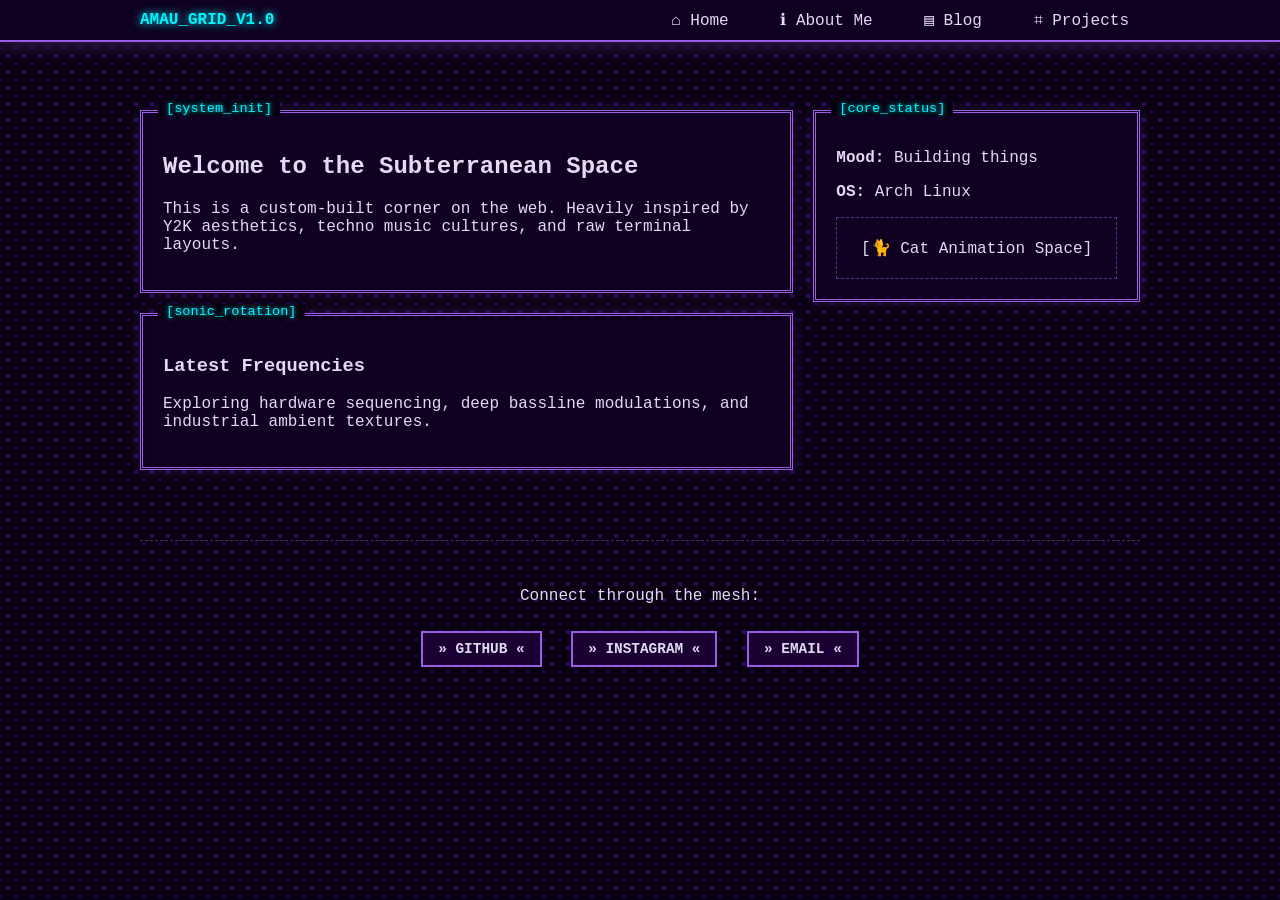
==== index.html @ 68f1440f "feat: initial commit with retro-futuristic purple layout and glassmorphism header" ====
<!DOCTYPE html>
<html lang="en">

<head>
  <meta charset="UTF-8">
  <meta name="viewport" content="width=device-width, initial-scale=1.0">
  <title>AMAU // TERMINAL</title>
  <link rel="stylesheet" href="style.css">
</head>

<body>

  <header id="navbar">
    <div class="header-container">
      <div class="logo">AMAU_GRID_V1.0</div>
      <nav>
        <a href="index.html">⌂ Home</a>
        <a href="#">ℹ About Me</a>
        <a href="#">▤ Blog</a>
        <a href="#">⌗ Projects</a>
      </nav>
    </div>
  </header>

  <div class="main-grid">

    <main>
      <section class="content-box">
        <span class="box-label">[system_init]</span>
        <h2>Welcome to the Subterranean Space</h2>
        <p>This is a custom-built corner on the web. Heavily inspired by Y2K aesthetics, techno music cultures, and raw
          terminal layouts.</p>
      </section>

      <section class="content-box">
        <span class="box-label">[sonic_rotation]</span>
        <h3>Latest Frequencies</h3>
        <p>Exploring hardware sequencing, deep bassline modulations, and industrial ambient textures.</p>
      </section>
    </main>

    <aside>
      <section class="content-box">
        <span class="box-label">[core_status]</span>
        <p><strong>Mood:</strong> Building things</p>
        <p><strong>OS:</strong> Arch Linux</p>
        <div style="border: 1px dashed #553388; text-align: center; padding: 20px; margin-top: 15px;">
          [🐈 Cat Animation Space]
        </div>
      </section>
    </aside>

  </div>

  <footer>
    <p>Connect through the mesh:</p>
    <a href="https://github.com" target="_blank" class="retro-button">» GITHUB «</a>
    <a href="https://instagram.com" target="_blank" class="retro-button">» INSTAGRAM «</a>
    <a href="mailto:your-email@domain.com" class="retro-button">» EMAIL «</a>
  </footer>

  <script>
    let lastScrollTop = 0;
    const navbar = document.getElementById("navbar");

    window.addEventListener("scroll", function () {
      let scrollTop = window.pageYOffset || document.documentElement.scrollTop;
      if (scrollTop > lastScrollTop) {
        // Scrolling down -> hide header
        navbar.style.top = "-80px";
      } else {
        // Scrolling up -> show header
        navbar.style.top = "0";
      }
      lastScrollTop = scrollTop <= 0 ? 0 : scrollTop;
    });
  </script>

</body>

</html>
---- style.css ----
/* Custom properties for consistency */
:root {
    --primary-glow: #9b5de5;
    --neon-cyan: #00f5ff;
    --dark-purple: #120024;
    --bg-base: #080010;
    --text-main: #e2d9f3;
}

/* Scrollbar styling */
::-webkit-scrollbar {
    width: 10px;
}

::-webkit-scrollbar-track {
    background: var(--bg-base);
}

::-webkit-scrollbar-thumb {
    background: var(--dark-purple);
    border: 2px solid var(--primary-glow);
    box-shadow: 0 0 5px var(--primary-glow);
}

body {
    background-color: var(--bg-base);
    /* Subtle psychedelic matrix/dots pattern that doesn't hurt readability */
    background-image: radial-gradient(#2a085c 20%, transparent 20%),
        radial-gradient(#1a023a 20%, transparent 20%);
    background-size: 16px 16px;
    background-position: 0 0, 8px 8px;
    color: var(--text-main);
    font-family: 'Courier New', Courier, monospace;
    margin: 0;
    padding-top: 80px;
    /* Space for the fixed header */
}

/* Glassmorphism Header with Glow */
header {
    position: fixed;
    top: 0;
    left: 0;
    width: 100%;
    background: rgba(18, 0, 36, 0.75);
    backdrop-filter: blur(10px);
    -webkit-backdrop-filter: blur(10px);
    border-bottom: 2px solid var(--primary-glow);
    box-shadow: 0 4px 20px rgba(155, 93, 229, 0.3);
    z-index: 1000;
    transition: top 0.3s ease-in-out;
}

.header-container {
    max-width: 1000px;
    margin: 0 auto;
    display: flex;
    justify-content: space-between;
    align-items: center;
    padding: 10px 20px;
}

.logo {
    font-weight: bold;
    color: var(--neon-cyan);
    text-shadow: 0 0 8px var(--neon-cyan);
}

nav a {
    color: var(--text-main);
    text-decoration: none;
    margin-left: 20px;
    padding: 5px 10px;
    border: 1px solid transparent;
}

nav a:hover {
    color: var(--neon-cyan);
    border: 1px dashed var(--neon-cyan);
    text-shadow: 0 0 5px var(--neon-cyan);
}

/* Main Grid Layout */
.main-grid {
    max-width: 1000px;
    margin: 30px auto;
    display: grid;
    grid-template-columns: 2fr 1fr;
    gap: 20px;
    padding: 0 20px;
}

/* Retro-futuristic Container Boxes */
.content-box {
    background: rgba(18, 0, 36, 0.8);
    border: 3px double var(--primary-glow);
    box-shadow: 0 0 15px rgba(155, 93, 229, 0.2);
    padding: 20px;
    position: relative;
    margin-bottom: 20px;
}

.box-label {
    position: absolute;
    top: -12px;
    left: 15px;
    background: var(--bg-base);
    padding: 0 8px;
    color: var(--neon-cyan);
    font-size: 0.85em;
    text-shadow: 0 0 5px var(--neon-cyan);
}

/* Animated Footer Buttons */
footer {
    max-width: 1000px;
    margin: 50px auto 30px auto;
    text-align: center;
    border-top: 1px dashed #44335c;
    padding-top: 30px;
}

.retro-button {
    display: inline-block;
    padding: 8px 15px;
    margin: 10px;
    background: #1a0033;
    border: 2px solid var(--primary-glow);
    color: var(--text-main);
    text-decoration: none;
    font-weight: bold;
    font-size: 0.9em;
    position: relative;
    transition: all 0.2s ease;
}

/* Subtle marquee/movement simulation on hover */
.retro-button:hover {
    animation: jitter 0.3s infinite;
    box-shadow: 0 0 10px var(--primary-glow);
    color: var(--neon-cyan);
    border-color: var(--neon-cyan);
}

@keyframes jitter {
    0% {
        transform: translate(0, 0);
    }

    33% {
        transform: translate(1px, -1px);
    }

    66% {
        transform: translate(-1px, 1px);
    }

    100% {
        transform: translate(0, 0);
    }
}
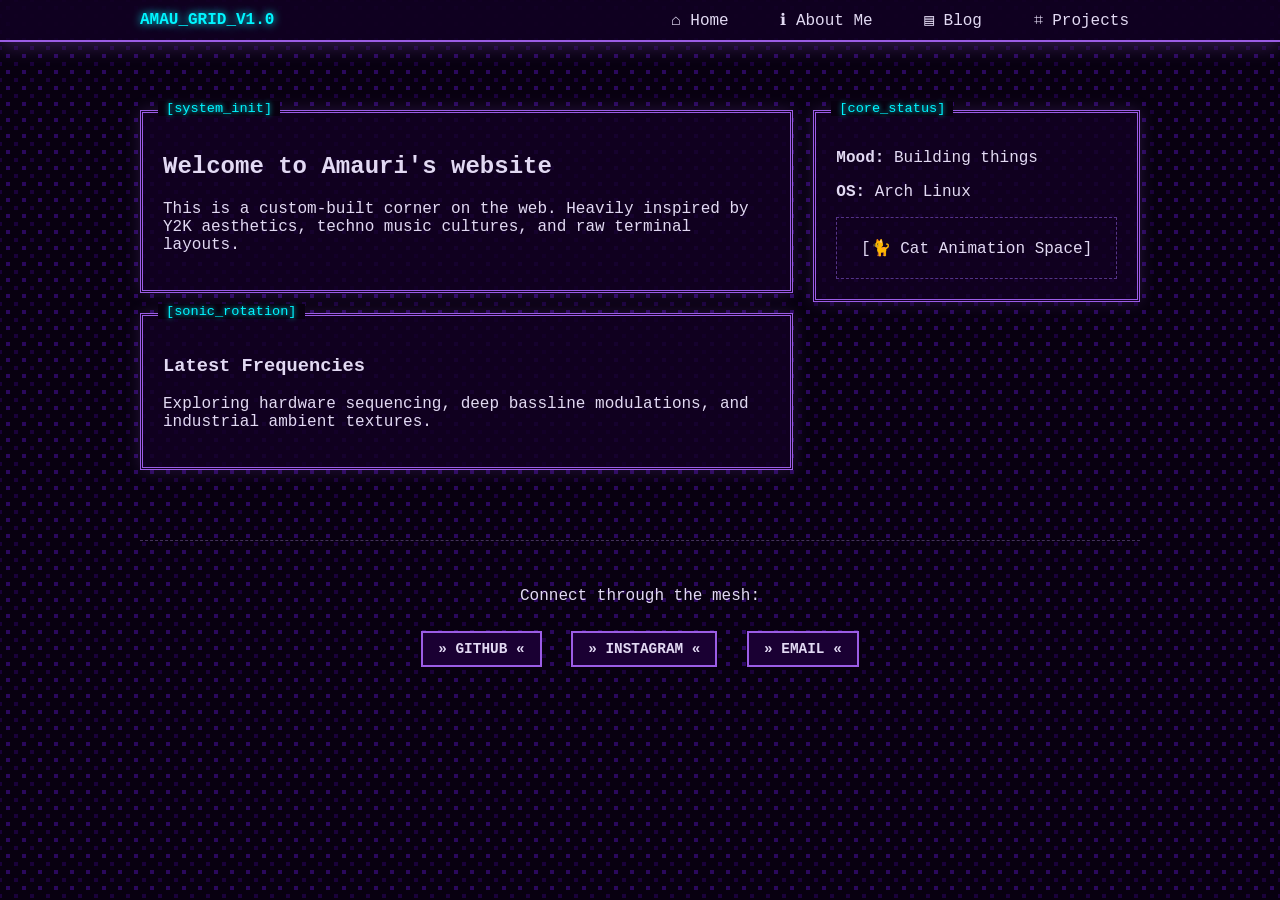
==== commit af55d213: "style: added media queries for an attempt of a mobile responsive view" ====
--- a/index.html
+++ b/index.html
@@ -27,7 +27,7 @@
     <main>
       <section class="content-box">
         <span class="box-label">[system_init]</span>
-        <h2>Welcome to the Subterranean Space</h2>
+        <h2>Welcome to Amauri's website</h2>
         <p>This is a custom-built corner on the web. Heavily inspired by Y2K aesthetics, techno music cultures, and raw
           terminal layouts.</p>
       </section>
--- a/style.css
+++ b/style.css
@@ -158,4 +158,44 @@
     100% {
         transform: translate(0, 0);
     }
+}
+
+/* Responsive Design for Mobile Devices */
+@media (max-width: 768px) {
+    body {
+        padding-top: 140px;
+        /* Gives more space for the wrapped mobile header */
+    }
+
+    /* Converts the 2-column grid into a single vertical column */
+    .main-grid {
+        grid-template-columns: 1fr;
+        padding: 0 10px;
+        margin: 15px auto;
+    }
+
+    /* Adjusts the header layout so menu items wrap cleanly */
+    .header-container {
+        flex-direction: column;
+        gap: 10px;
+        text-align: center;
+    }
+
+    nav a {
+        margin: 0 5px;
+        display: inline-block;
+        font-size: 0.9em;
+    }
+
+    /* Shrinks the padding inside boxes slightly to save space on smaller screens */
+    .content-box {
+        padding: 15px;
+    }
+
+    /* Makes the retro footer buttons stack nicely if they don't fit */
+    .retro-button {
+        display: block;
+        margin: 10px auto;
+        max-width: 200px;
+    }
 }
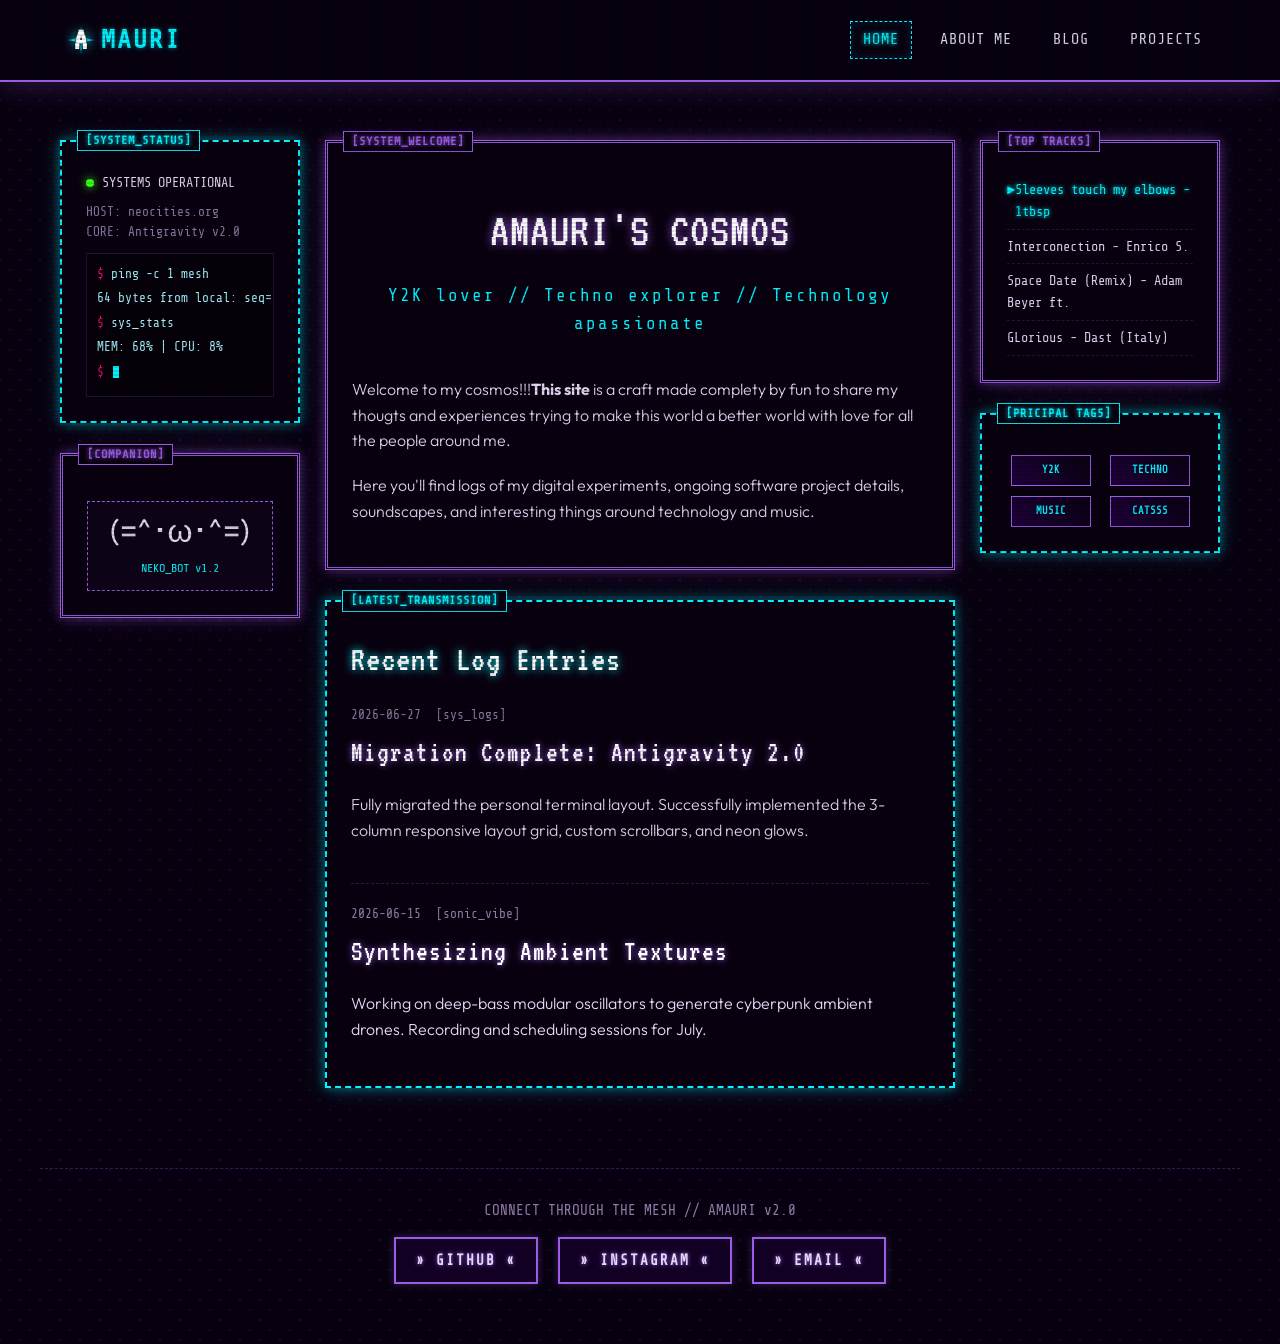
==== commit 6646c9b9: "feat: added custom star favicon" ====
--- a/index.html
+++ b/index.html
@@ -2,80 +2,167 @@
 <html lang="en">
 
 <head>
-  <meta charset="UTF-8">
-  <meta name="viewport" content="width=device-width, initial-scale=1.0">
-  <title>AMAU // TERMINAL</title>
-  <link rel="stylesheet" href="style.css">
+    <meta charset="UTF-8">
+    <meta name="viewport" content="width=device-width, initial-scale=1.0">
+    <meta name="description" content="Amauri's personal Webcore space - Antigravity 2.0">
+    <title>AMAU // TERMINAL</title>
+    <link rel="stylesheet" href="style.css">
+    <link rel="icon" type="image/png" href="favicon.png">
 </head>
 
 <body>
 
-  <header id="navbar">
-    <div class="header-container">
-      <div class="logo">AMAU_GRID_V1.0</div>
-      <nav>
-        <a href="index.html">⌂ Home</a>
-        <a href="#">ℹ About Me</a>
-        <a href="#">▤ Blog</a>
-        <a href="#">⌗ Projects</a>
-      </nav>
+    <!-- Fixed Glassmorphism Header -->
+    <header id="navbar">
+        <div class="header-container">
+            <div class="logo">
+                <span class="logo-star-container">
+                    <svg class="logo-star" viewBox="0 0 24 24">
+                        <path d="M 12,2 Q 12,12 22,12 Q 12,12 12,22 Q 12,12 2,12 Q 12,12 12,2" fill="#00f5ff" />
+                    </svg>
+                    <span class="logo-a">A</span>
+                </span>
+                <span class="logo-rest">mauri</span>
+            </div>
+            <nav>
+                <a href="index.html" class="active">Home</a>
+                <a href="about.html">About Me</a>
+                <a href="blog.html">Blog</a>
+                <a href="projects.html">Projects</a>
+            </nav>
+        </div>
+    </header>
+
+    <!-- Main Desktop Layout (3-Column Grid) -->
+    <div class="main-layout">
+
+        <!-- Column 1 (Left Sidebar) -->
+        <aside class="left-sidebar">
+            <section class="content-box cyan-border-box dashed">
+                <span class="box-label">[system_status]</span>
+                <div class="status-indicator">
+                    <div class="status-dot"></div>
+                    <span>SYSTEMS OPERATIONAL</span>
+                </div>
+                <p
+                    style="font-family: var(--font-ui); font-size: 0.8rem; color: var(--text-muted); margin-bottom: 10px;">
+                    HOST: neocities.org<br>
+                    CORE: Antigravity v2.0
+                </p>
+                <div class="terminal-box">
+                    <div class="terminal-line"><span class="terminal-prompt">ping -c 1 mesh</span></div>
+                    <div class="terminal-line">64 bytes from local: seq=0</div>
+                    <div class="terminal-line"><span class="terminal-prompt">sys_stats</span></div>
+                    <div class="terminal-line">MEM: 68% | CPU: 8%</div>
+                    <div class="terminal-line"><span class="terminal-prompt"></span><span class="cursor"></span></div>
+                </div>
+            </section>
+
+            <section class="content-box purple-border-box">
+                <span class="box-label">[companion]</span>
+                <div class="pixel-box">
+                    <div class="pixel-art-placeholder">(=^･ω･^=)</div>
+                    <p
+                        style="font-family: var(--font-ui); font-size: 0.75rem; margin: 5px 0 0 0; color: var(--neon-cyan);">
+                        NEKO_BOT v1.2</p>
+                </div>
+            </section>
+        </aside>
+
+        <!-- Column 2 (Center Content) -->
+        <main class="center-content">
+            <section class="content-box purple-border-box">
+                <span class="box-label">[system_welcome]</span>
+                <div class="hero-sec">
+                    <h1>AMAURI'S COSMOS</h1>
+                    <p class="hero-subtitle">Y2K lover // Techno explorer // Technology apassionate</p>
+                </div>
+                <p>Welcome to my cosmos!!!<strong>This site</strong> is a craft made complety by fun to share my thougts
+                    and
+                    experiences
+                    trying to make this world a better world with love for all the people around me.</p>
+                <p>Here you'll find logs of my digital experiments, ongoing software project details, soundscapes, and
+                    interesting things around technology and music.</p>
+            </section>
+
+            <section class="content-box cyan-border-box dashed">
+                <span class="box-label">[latest_transmission]</span>
+                <h2>Recent Log Entries</h2>
+                <div class="blog-list" style="margin-top: 15px;">
+                    <div class="blog-post-item">
+                        <div class="blog-meta">
+                            <span>2026-06-27</span>
+                            <span>[sys_logs]</span>
+                        </div>
+                        <h3><a href="blog.html" class="blog-title-link">Migration Complete: Antigravity 2.0</a></h3>
+                        <p>Fully migrated the personal terminal layout. Successfully implemented the 3-column responsive
+                            layout grid, custom scrollbars, and neon glows.</p>
+                    </div>
+                    <div class="blog-post-item">
+                        <div class="blog-meta">
+                            <span>2026-06-15</span>
+                            <span>[sonic_vibe]</span>
+                        </div>
+                        <h3><a href="blog.html" class="blog-title-link">Synthesizing Ambient Textures</a></h3>
+                        <p>Working on deep-bass modular oscillators to generate cyberpunk ambient drones. Recording and
+                            scheduling sessions for July.</p>
+                    </div>
+                </div>
+            </section>
+        </main>
+
+        <!-- Column 3 (Right Sidebar) -->
+        <aside class="right-sidebar">
+            <section class="content-box purple-border-box">
+                <span class="box-label">[Top tracks]</span>
+                <div class="playlist-widget">
+                    <div class="song-item playing"> Sleeves touch my elbows - 1tbsp</div>
+                    <div class="song-item">Interconection - Enrico S.</div>
+                    <div class="song-item">Space Date (Remix) - Adam Beyer ft.</div>
+                    <div class="song-item">GLorious - Dast (Italy)</div>
+                </div>
+            </section>
+
+            <section class="content-box cyan-border-box dashed">
+                <span class="box-label">[Pricipal Tags]</span>
+                <div class="badge-grid">
+                    <div class="badge-placeholder">Y2K</div>
+                    <div class="badge-placeholder">TECHNO</div>
+                    <div class="badge-placeholder">MUSIC</div>
+                    <div class="badge-placeholder">CATSSS</div>
+                </div>
+            </section>
+        </aside>
+
     </div>
-  </header>
 
-  <div class="main-grid">
+    <!-- Animated Retro Footer -->
+    <footer>
+        <div class="footer-text">CONNECT THROUGH THE MESH // AMAURI v2.0</div>
+        <div class="footer-buttons">
+            <a href="https://github.com/amaauuuri" target="_blank" class="retro-footer-button">» GitHub «</a>
+            <a href="https://www.instagram.com/amaauuuri/" target="_blank" class="retro-footer-button">» Instagram «</a>
+            <a href="mailto:amaauuuri@gmail.com" class="retro-footer-button">» Email «</a>
+        </div>
+    </footer>
 
-    <main>
-      <section class="content-box">
-        <span class="box-label">[system_init]</span>
-        <h2>Welcome to Amauri's website</h2>
-        <p>This is a custom-built corner on the web. Heavily inspired by Y2K aesthetics, techno music cultures, and raw
-          terminal layouts.</p>
-      </section>
+    <!-- Header Scroll Logic -->
+    <script>
+        let lastScrollTop = 0;
+        const navbar = document.getElementById("navbar");
 
-      <section class="content-box">
-        <span class="box-label">[sonic_rotation]</span>
-        <h3>Latest Frequencies</h3>
-        <p>Exploring hardware sequencing, deep bassline modulations, and industrial ambient textures.</p>
-      </section>
-    </main>
-
-    <aside>
-      <section class="content-box">
-        <span class="box-label">[core_status]</span>
-        <p><strong>Mood:</strong> Building things</p>
-        <p><strong>OS:</strong> Arch Linux</p>
-        <div style="border: 1px dashed #553388; text-align: center; padding: 20px; margin-top: 15px;">
-          [🐈 Cat Animation Space]
-        </div>
-      </section>
-    </aside>
-
-  </div>
-
-  <footer>
-    <p>Connect through the mesh:</p>
-    <a href="https://github.com" target="_blank" class="retro-button">» GITHUB «</a>
-    <a href="https://instagram.com" target="_blank" class="retro-button">» INSTAGRAM «</a>
-    <a href="mailto:your-email@domain.com" class="retro-button">» EMAIL «</a>
-  </footer>
-
-  <script>
-    let lastScrollTop = 0;
-    const navbar = document.getElementById("navbar");
-
-    window.addEventListener("scroll", function () {
-      let scrollTop = window.pageYOffset || document.documentElement.scrollTop;
-      if (scrollTop > lastScrollTop) {
-        // Scrolling down -> hide header
-        navbar.style.top = "-80px";
-      } else {
-        // Scrolling up -> show header
-        navbar.style.top = "0";
-      }
-      lastScrollTop = scrollTop <= 0 ? 0 : scrollTop;
-    });
-  </script>
-
+        window.addEventListener("scroll", () => {
+            let scrollTop = window.pageYOffset || document.documentElement.scrollTop;
+            if (scrollTop > lastScrollTop && scrollTop > 100) {
+                // Scrolling down -> hide header
+                navbar.classList.add("header-hidden");
+            } else {
+                // Scrolling up -> show header
+                navbar.classList.remove("header-hidden");
+            }
+            lastScrollTop = scrollTop <= 0 ? 0 : scrollTop;
+        });
+    </script>
 </body>
 
 </html>
--- a/style.css
+++ b/style.css
@@ -1,15 +1,25 @@
-/* Custom properties for consistency */
+@import url('https://fonts.googleapis.com/css2?family=Share+Tech+Mono&family=VT323&family=Outfit:wght@300;400;600;700&display=swap');
+
+/* Design Tokens & Custom Variables */
 :root {
+    --bg-base: #080010;
+    --dark-purple: #120024;
     --primary-glow: #9b5de5;
     --neon-cyan: #00f5ff;
-    --dark-purple: #120024;
-    --bg-base: #080010;
+    --neon-pink: #ff007f;
     --text-main: #e2d9f3;
-}
-
-/* Scrollbar styling */
+    --text-muted: #8d7ca2;
+    --font-ui: 'Share Tech Mono', monospace;
+    --font-heading: 'VT323', monospace;
+    --font-body: 'Outfit', sans-serif;
+    --glow-shadow-purple: 0 0 10px rgba(155, 93, 229, 0.4), 0 0 20px rgba(155, 93, 229, 0.2);
+    --glow-shadow-cyan: 0 0 10px rgba(0, 245, 255, 0.4), 0 0 20px rgba(0, 245, 255, 0.2);
+}
+
+/* Custom Scrollbar */
 ::-webkit-scrollbar {
-    width: 10px;
+    width: 8px;
+    height: 8px;
 }
 
 ::-webkit-scrollbar-track {
@@ -19,85 +29,227 @@
 ::-webkit-scrollbar-thumb {
     background: var(--dark-purple);
     border: 2px solid var(--primary-glow);
+    border-radius: 4px;
     box-shadow: 0 0 5px var(--primary-glow);
+}
+
+::-webkit-scrollbar-thumb:hover {
+    border-color: var(--neon-cyan);
+    box-shadow: 0 0 8px var(--neon-cyan);
+}
+
+/* Selection State */
+::selection {
+    background: var(--primary-glow);
+    color: #fff;
+    text-shadow: 0 0 5px #fff;
+}
+
+/* Global Reset & Base Setup */
+* {
+    box-sizing: border-box;
+    margin: 0;
+    padding: 0;
 }
 
 body {
     background-color: var(--bg-base);
-    /* Subtle psychedelic matrix/dots pattern that doesn't hurt readability */
-    background-image: radial-gradient(#2a085c 20%, transparent 20%),
-        radial-gradient(#1a023a 20%, transparent 20%);
-    background-size: 16px 16px;
-    background-position: 0 0, 8px 8px;
+    /* Intersecting micro-dot matrix pattern */
+    background-image: 
+        radial-gradient(rgba(0, 245, 255, 0.08) 1.5px, transparent 1.5px),
+        radial-gradient(rgba(155, 93, 229, 0.12) 1.5px, transparent 1.5px);
+    background-size: 20px 20px;
+    background-position: 0 0, 10px 10px;
     color: var(--text-main);
-    font-family: 'Courier New', Courier, monospace;
-    margin: 0;
-    padding-top: 80px;
-    /* Space for the fixed header */
-}
-
-/* Glassmorphism Header with Glow */
+    font-family: var(--font-body);
+    font-size: 16px;
+    line-height: 1.6;
+    padding-top: 110px; /* Space for the large fixed header */
+    overflow-x: hidden;
+}
+
+/* Scanline Effect Overlay */
+body::after {
+    content: " ";
+    display: block;
+    position: fixed;
+    top: 0;
+    left: 0;
+    bottom: 0;
+    right: 0;
+    background: linear-gradient(rgba(18, 16, 16, 0) 50%, rgba(0, 0, 0, 0.25) 50%), linear-gradient(90deg, rgba(255, 0, 0, 0.06), rgba(0, 255, 0, 0.02), rgba(0, 0, 255, 0.06));
+    z-index: 99999;
+    background-size: 100% 4px, 6px 100%;
+    pointer-events: none;
+    opacity: 0.45;
+}
+
+/* Typography & Headings */
+h1, h2, h3, h4, h5, h6 {
+    font-family: var(--font-heading);
+    letter-spacing: 1px;
+    font-weight: normal;
+    color: #fff;
+    margin-bottom: 1rem;
+}
+
+h1 { font-size: 3rem; text-shadow: 0 0 10px var(--primary-glow); }
+h2 { font-size: 2.2rem; text-shadow: 0 0 8px var(--neon-cyan); }
+h3 { font-size: 1.8rem; text-shadow: 0 0 6px var(--primary-glow); }
+p { margin-bottom: 1.2rem; font-weight: 300; }
+
+a {
+    color: var(--neon-cyan);
+    text-decoration: none;
+    transition: all 0.2s ease;
+}
+
+a:hover {
+    color: var(--primary-glow);
+    text-shadow: 0 0 5px var(--primary-glow);
+}
+
+/* Fixed Glassmorphism Header */
 header {
     position: fixed;
     top: 0;
     left: 0;
     width: 100%;
-    background: rgba(18, 0, 36, 0.75);
-    backdrop-filter: blur(10px);
-    -webkit-backdrop-filter: blur(10px);
+    background: rgba(8, 0, 16, 0.85);
+    backdrop-filter: blur(12px);
+    -webkit-backdrop-filter: blur(12px);
     border-bottom: 2px solid var(--primary-glow);
-    box-shadow: 0 4px 20px rgba(155, 93, 229, 0.3);
+    box-shadow: 0 4px 30px rgba(155, 93, 229, 0.25);
     z-index: 1000;
-    transition: top 0.3s ease-in-out;
+    transition: transform 0.4s cubic-bezier(0.16, 1, 0.3, 1);
+}
+
+header.header-hidden {
+    transform: translateY(-100%);
 }
 
 .header-container {
-    max-width: 1000px;
+    max-width: 1200px;
     margin: 0 auto;
     display: flex;
     justify-content: space-between;
     align-items: center;
-    padding: 10px 20px;
-}
-
+    padding: 15px 25px;
+    min-height: 80px;
+}
+
+/* Stylized Logo with Star "A" */
 .logo {
+    display: flex;
+    align-items: center;
+    font-family: var(--font-ui);
+    font-size: 1.6rem;
     font-weight: bold;
-    color: var(--neon-cyan);
+    color: #fff;
+    letter-spacing: 2px;
+    text-transform: uppercase;
+}
+
+.logo-star-container {
+    position: relative;
+    display: inline-flex;
+    align-items: center;
+    justify-content: center;
+    width: 32px;
+    height: 32px;
+    margin-right: 2px;
+}
+
+.logo-star {
+    position: absolute;
+    width: 34px;
+    height: 34px;
+    z-index: 1;
+    filter: drop-shadow(0 0 6px var(--neon-cyan));
+    animation: star-spin 8s linear infinite;
+}
+
+.logo-a {
+    position: relative;
+    z-index: 2;
+    color: #fff;
+    font-family: var(--font-heading);
+    font-size: 2rem;
+    line-height: 1;
+    margin-top: -2px;
+    text-shadow: 0 0 4px #000;
+}
+
+.logo-rest {
+    color: var(--neon-cyan);
+    text-shadow: 0 0 5px rgba(0, 245, 255, 0.5);
+    margin-left: 2px;
+}
+
+@keyframes star-spin {
+    0% { transform: rotate(0deg) scale(1); }
+    50% { transform: rotate(180deg) scale(1.1); }
+    100% { transform: rotate(360deg) scale(1); }
+}
+
+/* Navigation Menu */
+nav {
+    display: flex;
+    gap: 15px;
+}
+
+nav a {
+    font-family: var(--font-ui);
+    font-size: 0.95rem;
+    color: var(--text-main);
+    text-transform: uppercase;
+    letter-spacing: 1px;
+    padding: 6px 12px;
+    border: 1px solid transparent;
+    position: relative;
+}
+
+nav a.active {
+    color: var(--neon-cyan);
+    border: 1px dashed var(--neon-cyan);
+    box-shadow: inset 0 0 8px rgba(0, 245, 255, 0.15);
+    text-shadow: 0 0 5px var(--neon-cyan);
+}
+
+nav a:hover {
+    color: var(--neon-cyan);
+    border: 1px dashed var(--neon-cyan);
     text-shadow: 0 0 8px var(--neon-cyan);
 }
 
-nav a {
-    color: var(--text-main);
-    text-decoration: none;
-    margin-left: 20px;
-    padding: 5px 10px;
-    border: 1px solid transparent;
-}
-
-nav a:hover {
-    color: var(--neon-cyan);
-    border: 1px dashed var(--neon-cyan);
-    text-shadow: 0 0 5px var(--neon-cyan);
-}
-
-/* Main Grid Layout */
-.main-grid {
-    max-width: 1000px;
+/* 3-Column Grid Layout */
+.main-layout {
+    display: grid;
+    grid-template-columns: 240px 1fr 240px;
+    gap: 25px;
+    max-width: 1200px;
     margin: 30px auto;
-    display: grid;
-    grid-template-columns: 2fr 1fr;
-    gap: 20px;
     padding: 0 20px;
 }
 
-/* Retro-futuristic Container Boxes */
+/* Content Boxes (Retro Outlines & Absolute Labels) */
 .content-box {
-    background: rgba(18, 0, 36, 0.8);
+    position: relative;
+    background: rgba(8, 0, 16, 0.8);
     border: 3px double var(--primary-glow);
-    box-shadow: 0 0 15px rgba(155, 93, 229, 0.2);
-    padding: 20px;
-    position: relative;
-    margin-bottom: 20px;
+    box-shadow: var(--glow-shadow-purple);
+    padding: 30px 24px 24px 24px;
+    margin-bottom: 30px;
+}
+
+.content-box.dashed {
+    border: 2px dashed var(--neon-cyan);
+    box-shadow: var(--glow-shadow-cyan);
+}
+
+.content-box.pink-border {
+    border: 2px dashed var(--neon-pink);
+    box-shadow: 0 0 10px rgba(255, 0, 127, 0.4);
 }
 
 .box-label {
@@ -106,96 +258,433 @@
     left: 15px;
     background: var(--bg-base);
     padding: 0 8px;
-    color: var(--neon-cyan);
-    font-size: 0.85em;
-    text-shadow: 0 0 5px var(--neon-cyan);
-}
-
-/* Animated Footer Buttons */
+    font-family: var(--font-ui);
+    font-size: 0.75rem;
+    font-weight: bold;
+    letter-spacing: 1px;
+    text-transform: uppercase;
+}
+
+.purple-border-box .box-label {
+    color: var(--primary-glow);
+    border: 1px solid var(--primary-glow);
+    text-shadow: 0 0 4px var(--primary-glow);
+}
+
+.cyan-border-box .box-label {
+    color: var(--neon-cyan);
+    border: 1px solid var(--neon-cyan);
+    text-shadow: 0 0 4px var(--neon-cyan);
+}
+
+.pink-border-box .box-label {
+    color: var(--neon-pink);
+    border: 1px solid var(--neon-pink);
+    text-shadow: 0 0 4px var(--neon-pink);
+}
+
+/* Left & Right Sidebars */
+aside {
+    display: flex;
+    flex-direction: column;
+}
+
+/* Sidebar Widgets */
+.status-indicator {
+    display: flex;
+    align-items: center;
+    gap: 8px;
+    font-family: var(--font-ui);
+    font-size: 0.85rem;
+    margin-bottom: 8px;
+}
+
+.status-dot {
+    width: 8px;
+    height: 8px;
+    background-color: #39ff14;
+    border-radius: 50%;
+    box-shadow: 0 0 8px #39ff14;
+    animation: pulse-green 2s infinite;
+}
+
+@keyframes pulse-green {
+    0% { transform: scale(1); box-shadow: 0 0 4px #39ff14; }
+    50% { transform: scale(1.2); box-shadow: 0 0 12px #39ff14; }
+    100% { transform: scale(1); box-shadow: 0 0 4px #39ff14; }
+}
+
+.terminal-box {
+    background: #040008;
+    border: 1px solid #221235;
+    padding: 10px;
+    font-family: var(--font-ui);
+    font-size: 0.8rem;
+    color: #a5f3fc;
+    margin-top: 10px;
+    overflow-x: auto;
+}
+
+.terminal-line {
+    margin-bottom: 4px;
+    white-space: nowrap;
+}
+
+.terminal-prompt::before {
+    content: "$ ";
+    color: var(--neon-pink);
+}
+
+.cursor {
+    display: inline-block;
+    width: 6px;
+    height: 12px;
+    background: var(--neon-cyan);
+    animation: blink 1s step-end infinite;
+    vertical-align: middle;
+    margin-left: 2px;
+}
+
+@keyframes blink {
+    50% { opacity: 0; }
+}
+
+/* Pixel Art & Cat Anim Box */
+.pixel-box {
+    border: 1px dashed var(--primary-glow);
+    padding: 12px;
+    text-align: center;
+    background: #0d0417;
+    margin-top: 15px;
+}
+
+.pixel-art-placeholder {
+    font-size: 2rem;
+    line-height: 1;
+    margin-bottom: 8px;
+    animation: bounce 2s infinite ease-in-out;
+    display: inline-block;
+}
+
+@keyframes bounce {
+    0%, 100% { transform: translateY(0); }
+    50% { transform: translateY(-6px); }
+}
+
+/* Playlist / Audio Log Widget */
+.playlist-widget {
+    font-family: var(--font-ui);
+    font-size: 0.85rem;
+}
+
+.song-item {
+    display: flex;
+    justify-content: space-between;
+    padding: 6px 0;
+    border-bottom: 1px dashed rgba(155, 93, 229, 0.2);
+}
+
+.song-item.playing {
+    color: var(--neon-cyan);
+    text-shadow: 0 0 4px var(--neon-cyan);
+}
+
+.song-item.playing::before {
+    content: "► ";
+}
+
+/* Badge Webrings Box */
+.badge-grid {
+    display: grid;
+    grid-template-columns: repeat(auto-fill, minmax(80px, 1fr));
+    gap: 10px;
+    justify-items: center;
+    margin-top: 10px;
+}
+
+.badge-placeholder {
+    width: 80px;
+    height: 31px;
+    background: linear-gradient(45deg, #1f003a, #080010);
+    border: 1px solid var(--primary-glow);
+    color: var(--neon-cyan);
+    font-family: var(--font-ui);
+    font-size: 0.65rem;
+    font-weight: bold;
+    display: flex;
+    align-items: center;
+    justify-content: center;
+    text-align: center;
+    text-transform: uppercase;
+    transition: all 0.2s ease;
+    cursor: pointer;
+}
+
+.badge-placeholder:hover {
+    border-color: var(--neon-cyan);
+    box-shadow: 0 0 8px var(--neon-cyan);
+    transform: scale(1.05);
+}
+
+/* Main Section Details */
+.hero-sec {
+    text-align: center;
+    padding: 20px 0;
+}
+
+.hero-subtitle {
+    font-family: var(--font-ui);
+    color: var(--neon-cyan);
+    font-size: 1.1rem;
+    letter-spacing: 2px;
+    margin-top: -5px;
+    margin-bottom: 20px;
+}
+
+/* Project Cards Grid */
+.projects-grid {
+    display: grid;
+    grid-template-columns: 1fr 1fr;
+    gap: 20px;
+    margin-top: 20px;
+}
+
+@media (max-width: 900px) {
+    .projects-grid {
+        grid-template-columns: 1fr;
+    }
+}
+
+.project-card {
+    background: rgba(18, 0, 36, 0.4);
+    border: 1px solid var(--primary-glow);
+    padding: 15px;
+    transition: all 0.3s ease;
+}
+
+.project-card:hover {
+    border-color: var(--neon-cyan);
+    box-shadow: 0 0 12px rgba(0, 245, 255, 0.3);
+    transform: translateY(-2px);
+}
+
+.project-title {
+    font-family: var(--font-heading);
+    font-size: 1.6rem;
+    color: #fff;
+    margin-bottom: 5px;
+}
+
+.project-tags {
+    font-family: var(--font-ui);
+    font-size: 0.75rem;
+    color: var(--neon-cyan);
+    margin-bottom: 10px;
+    display: flex;
+    gap: 8px;
+}
+
+.project-tag {
+    background: rgba(0, 245, 255, 0.1);
+    padding: 2px 6px;
+    border: 1px solid rgba(0, 245, 255, 0.2);
+}
+
+/* Blog List */
+.blog-list {
+    display: flex;
+    flex-direction: column;
+    gap: 20px;
+}
+
+.blog-post-item {
+    border-bottom: 1px dashed rgba(155, 93, 229, 0.3);
+    padding-bottom: 20px;
+}
+
+.blog-post-item:last-child {
+    border-bottom: none;
+    padding-bottom: 0;
+}
+
+.blog-meta {
+    font-family: var(--font-ui);
+    font-size: 0.8rem;
+    color: var(--text-muted);
+    margin-bottom: 5px;
+    display: flex;
+    gap: 15px;
+}
+
+.blog-title-link {
+    font-family: var(--font-heading);
+    font-size: 1.8rem;
+    color: #fff;
+    transition: all 0.2s ease;
+}
+
+.blog-title-link:hover {
+    color: var(--neon-cyan);
+    text-shadow: 0 0 6px var(--neon-cyan);
+}
+
+/* Custom styled about sections */
+.spec-list {
+    display: grid;
+    grid-template-columns: repeat(2, 1fr);
+    gap: 15px;
+    margin-top: 15px;
+}
+
+@media (max-width: 600px) {
+    .spec-list {
+        grid-template-columns: 1fr;
+    }
+}
+
+.spec-item {
+    background: rgba(13, 4, 23, 0.6);
+    border: 1px solid rgba(155, 93, 229, 0.3);
+    padding: 10px 15px;
+}
+
+.spec-label {
+    font-family: var(--font-ui);
+    font-size: 0.8rem;
+    color: var(--neon-cyan);
+    display: block;
+}
+
+.spec-val {
+    font-weight: bold;
+    color: var(--text-main);
+}
+
+/* Animated Retro Footer */
 footer {
-    max-width: 1000px;
-    margin: 50px auto 30px auto;
+    max-width: 1200px;
+    margin: 50px auto 40px auto;
     text-align: center;
-    border-top: 1px dashed #44335c;
+    border-top: 1px dashed rgba(155, 93, 229, 0.3);
     padding-top: 30px;
-}
-
-.retro-button {
-    display: inline-block;
-    padding: 8px 15px;
-    margin: 10px;
-    background: #1a0033;
+    padding-bottom: 20px;
+}
+
+.footer-text {
+    font-family: var(--font-ui);
+    font-size: 0.9rem;
+    color: var(--text-muted);
+    margin-bottom: 15px;
+}
+
+.footer-buttons {
+    display: flex;
+    justify-content: center;
+    gap: 20px;
+    flex-wrap: wrap;
+}
+
+.retro-footer-button {
+    display: inline-flex;
+    align-items: center;
+    padding: 10px 20px;
+    background: #120024;
     border: 2px solid var(--primary-glow);
     color: var(--text-main);
+    font-family: var(--font-ui);
+    font-size: 0.9rem;
+    text-shadow: 0 0 4px var(--primary-glow);
+    box-shadow: 0 0 8px rgba(155, 93, 229, 0.3);
     text-decoration: none;
     font-weight: bold;
-    font-size: 0.9em;
+    text-transform: uppercase;
+    letter-spacing: 2px;
     position: relative;
+    overflow: hidden;
     transition: all 0.2s ease;
 }
 
-/* Subtle marquee/movement simulation on hover */
-.retro-button:hover {
-    animation: jitter 0.3s infinite;
-    box-shadow: 0 0 10px var(--primary-glow);
+.retro-footer-button::before {
+    content: '';
+    position: absolute;
+    top: 0;
+    left: -100%;
+    width: 100%;
+    height: 100%;
+    background: linear-gradient(
+        90deg,
+        transparent,
+        rgba(0, 245, 255, 0.4),
+        transparent
+    );
+    transition: 0.5s;
+}
+
+.retro-footer-button:hover::before {
+    left: 100%;
+}
+
+.retro-footer-button:hover {
     color: var(--neon-cyan);
     border-color: var(--neon-cyan);
-}
-
-@keyframes jitter {
-    0% {
-        transform: translate(0, 0);
-    }
-
-    33% {
-        transform: translate(1px, -1px);
-    }
-
-    66% {
-        transform: translate(-1px, 1px);
-    }
-
-    100% {
-        transform: translate(0, 0);
-    }
-}
-
-/* Responsive Design for Mobile Devices */
+    text-shadow: 0 0 8px var(--neon-cyan);
+    box-shadow: 0 0 15px rgba(0, 245, 255, 0.6);
+    animation: retro-jitter 0.15s infinite;
+}
+
+@keyframes retro-jitter {
+    0% { transform: translate(0, 0); }
+    20% { transform: translate(-1px, 1.5px); }
+    40% { transform: translate(1.5px, -0.5px); }
+    60% { transform: translate(-0.5px, -1px); }
+    80% { transform: translate(1.2px, 1.2px); }
+    100% { transform: translate(0, 0); }
+}
+
+/* Responsive Rules for Mobile/Tablet (< 768px) */
 @media (max-width: 768px) {
     body {
-        padding-top: 140px;
-        /* Gives more space for the wrapped mobile header */
-    }
-
-    /* Converts the 2-column grid into a single vertical column */
-    .main-grid {
-        grid-template-columns: 1fr;
-        padding: 0 10px;
-        margin: 15px auto;
-    }
-
-    /* Adjusts the header layout so menu items wrap cleanly */
+        padding-top: 130px; /* More space for wrapped mobile header */
+    }
+
     .header-container {
         flex-direction: column;
-        gap: 10px;
-        text-align: center;
+        padding: 15px;
+        gap: 15px;
+    }
+
+    nav {
+        flex-wrap: wrap;
+        justify-content: center;
+        gap: 8px;
     }
 
     nav a {
-        margin: 0 5px;
-        display: inline-block;
-        font-size: 0.9em;
-    }
-
-    /* Shrinks the padding inside boxes slightly to save space on smaller screens */
-    .content-box {
-        padding: 15px;
-    }
-
-    /* Makes the retro footer buttons stack nicely if they don't fit */
-    .retro-button {
-        display: block;
-        margin: 10px auto;
-        max-width: 200px;
+        font-size: 0.85rem;
+        padding: 4px 8px;
+    }
+
+    .main-layout {
+        grid-template-columns: 1fr;
+        gap: 20px;
+    }
+
+    /* Change columns order so main content goes on top on mobile */
+    .left-sidebar {
+        order: 2;
+    }
+
+    .center-content {
+        order: 1;
+    }
+
+    .right-sidebar {
+        order: 3;
+    }
+
+    .retro-footer-button {
+        width: 100%;
+        max-width: 250px;
+        justify-content: center;
     }
 }
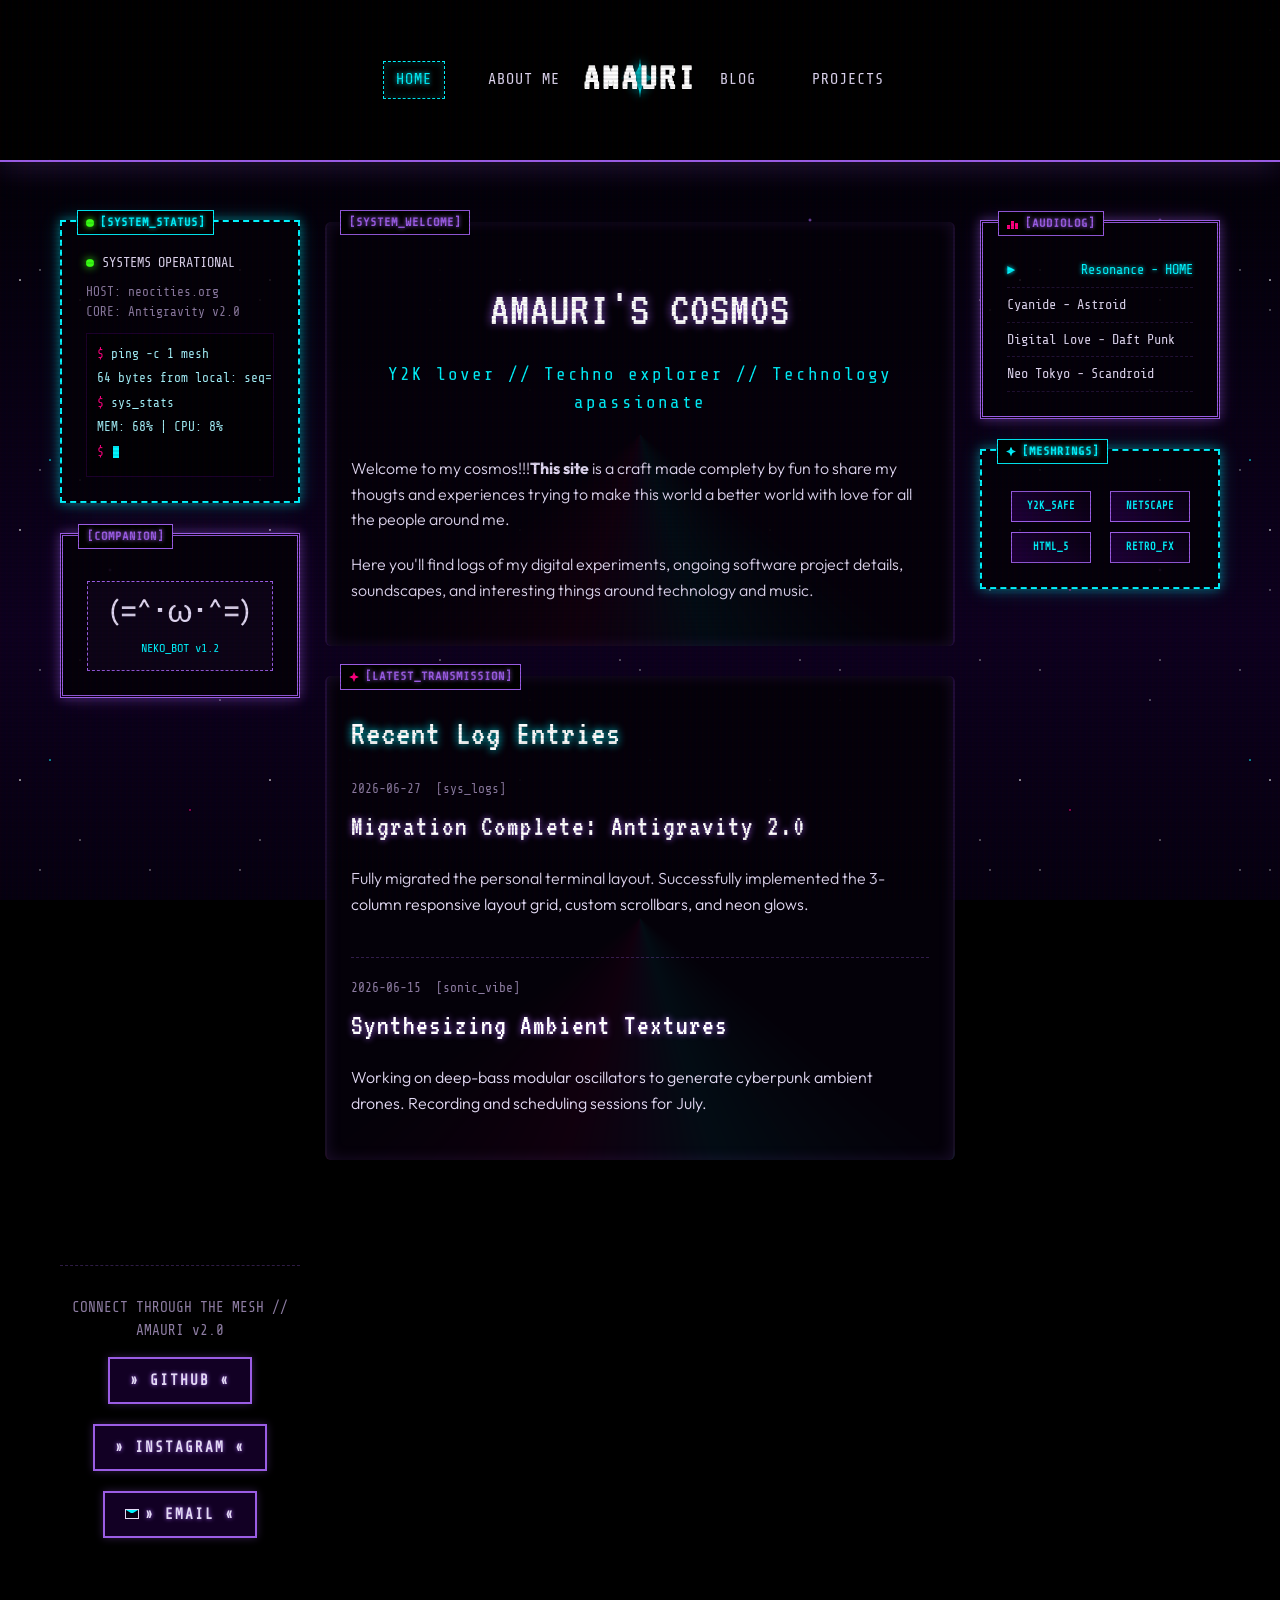
==== commit 02a6ec64: "changes" ====
--- a/index.html
+++ b/index.html
@@ -7,26 +7,27 @@
     <meta name="description" content="Amauri's personal Webcore space - Antigravity 2.0">
     <title>AMAU // TERMINAL</title>
     <link rel="stylesheet" href="style.css">
-    <link rel="icon" type="image/png" href="favicon.png">
 </head>
 
 <body>
 
-    <!-- Fixed Glassmorphism Header -->
+    <!-- Double-Sized Symmetrical Header -->
     <header id="navbar">
         <div class="header-container">
+            <nav class="nav-group-left">
+                <a href="index.html" class="active">Home</a>
+                <a href="about.html">About Me</a>
+            </nav>
             <div class="logo">
                 <span class="logo-star-container">
                     <svg class="logo-star" viewBox="0 0 24 24">
                         <path d="M 12,2 Q 12,12 22,12 Q 12,12 12,22 Q 12,12 2,12 Q 12,12 12,2" fill="#00f5ff" />
                     </svg>
-                    <span class="logo-a">A</span>
+                    <span class="logo-a">Amauri</span>
                 </span>
-                <span class="logo-rest">mauri</span>
-            </div>
-            <nav>
-                <a href="index.html" class="active">Home</a>
-                <a href="about.html">About Me</a>
+                <span class="logo-rest"></span>
+            </div>
+            <nav class="nav-group-right">
                 <a href="blog.html">Blog</a>
                 <a href="projects.html">Projects</a>
             </nav>
@@ -71,98 +72,132 @@
 
         <!-- Column 2 (Center Content) -->
         <main class="center-content">
-            <section class="content-box purple-border-box">
-                <span class="box-label">[system_welcome]</span>
-                <div class="hero-sec">
-                    <h1>AMAURI'S COSMOS</h1>
-                    <p class="hero-subtitle">Y2K lover // Techno explorer // Technology apassionate</p>
-                </div>
-                <p>Welcome to my cosmos!!!<strong>This site</strong> is a craft made complety by fun to share my thougts
-                    and
-                    experiences
-                    trying to make this world a better world with love for all the people around me.</p>
-                <p>Here you'll find logs of my digital experiments, ongoing software project details, soundscapes, and
-                    interesting things around technology and music.</p>
-            </section>
-
-            <section class="content-box cyan-border-box dashed">
-                <span class="box-label">[latest_transmission]</span>
-                <h2>Recent Log Entries</h2>
-                <div class="blog-list" style="margin-top: 15px;">
-                    <div class="blog-post-item">
-                        <div class="blog-meta">
-                            <span>2026-06-27</span>
-                            <span>[sys_logs]</span>
+            <!-- Premium Moving Glow Border Box -->
+            <div class="glowing-box">
+                <div class="glowing-box-border"></div>
+                <div class="glowing-box-content">
+                    <span class="box-label">[system_welcome]</span>
+                    <div class="hero-sec">
+                        <h1>AMAURI'S COSMOS</h1>
+                        <p class="hero-subtitle">Y2K lover // Techno explorer // Technology apassionate</p>
+                    </div>
+                    <p>Welcome to my cosmos!!!<strong>This site</strong> is a craft made complety by fun to share my
+                        thougts
+                        and
+                        experiences
+                        trying to make this world a better world with love for all the people around me.</p>
+                    <p>Here you'll find logs of my digital experiments, ongoing software project details, soundscapes,
+                        and
+                        interesting things around technology and music.</p>
+                </div>
+            </div>
+
+            <!-- Premium Moving Glow Border Box -->
+            <div class="glowing-box">
+                <div class="glowing-box-border"></div>
+                <div class="glowing-box-content">
+                    <span class="box-label">[latest_transmission]</span>
+                    <h2>Recent Log Entries</h2>
+                    <div class="blog-list" style="margin-top: 15px;">
+                        <div class="blog-post-item">
+                            <div class="blog-meta">
+                                <span>2026-06-27</span>
+                                <span>[sys_logs]</span>
+                            </div>
+                            <h3><a href="blog.html" class="blog-title-link">Migration Complete: Antigravity 2.0</a></h3>
+                            <p>Fully migrated the personal terminal layout. Successfully implemented the 3-column
+                                responsive layout grid, custom scrollbars, and neon glows.</p>
                         </div>
-                        <h3><a href="blog.html" class="blog-title-link">Migration Complete: Antigravity 2.0</a></h3>
-                        <p>Fully migrated the personal terminal layout. Successfully implemented the 3-column responsive
-                            layout grid, custom scrollbars, and neon glows.</p>
+                        <div class="blog-post-item">
+                            <div class="blog-meta">
+                                <span>2026-06-15</span>
+                                <span>[sonic_vibe]</span>
+                            </div>
+                            <h3><a href="blog.html" class="blog-title-link">Synthesizing Ambient Textures</a></h3>
+                            <p>Working on deep-bass modular oscillators to generate cyberpunk ambient drones. Recording
+                                and scheduling sessions for July.</p>
+                        </div>
                     </div>
-                    <div class="blog-post-item">
-                        <div class="blog-meta">
-                            <span>2026-06-15</span>
-                            <span>[sonic_vibe]</span>
-                        </div>
-                        <h3><a href="blog.html" class="blog-title-link">Synthesizing Ambient Textures</a></h3>
-                        <p>Working on deep-bass modular oscillators to generate cyberpunk ambient drones. Recording and
-                            scheduling sessions for July.</p>
-                    </div>
-                </div>
-            </section>
+                </div>
+            </div>
         </main>
 
         <!-- Column 3 (Right Sidebar) -->
         <aside class="right-sidebar">
             <section class="content-box purple-border-box">
-                <span class="box-label">[Top tracks]</span>
+                <span class="box-label">[audiolog]</span>
                 <div class="playlist-widget">
-                    <div class="song-item playing"> Sleeves touch my elbows - 1tbsp</div>
-                    <div class="song-item">Interconection - Enrico S.</div>
-                    <div class="song-item">Space Date (Remix) - Adam Beyer ft.</div>
-                    <div class="song-item">GLorious - Dast (Italy)</div>
+                    <div class="song-item playing">Resonance - HOME</div>
+                    <div class="song-item">Cyanide - Astroid</div>
+                    <div class="song-item">Digital Love - Daft Punk</div>
+                    <div class="song-item">Neo Tokyo - Scandroid</div>
                 </div>
             </section>
 
             <section class="content-box cyan-border-box dashed">
-                <span class="box-label">[Pricipal Tags]</span>
+                <span class="box-label">[meshrings]</span>
                 <div class="badge-grid">
-                    <div class="badge-placeholder">Y2K</div>
-                    <div class="badge-placeholder">TECHNO</div>
-                    <div class="badge-placeholder">MUSIC</div>
-                    <div class="badge-placeholder">CATSSS</div>
+                    <div class="badge-placeholder">Y2K_SAFE</div>
+                    <div class="badge-placeholder">NETSCAPE</div>
+                    <div class="badge-placeholder">HTML_5</div>
+                    <div class="badge-placeholder">RETRO_FX</div>
                 </div>
             </section>
         </aside>
 
-    </div>
-
-    <!-- Animated Retro Footer -->
-    <footer>
-        <div class="footer-text">CONNECT THROUGH THE MESH // AMAURI v2.0</div>
-        <div class="footer-buttons">
-            <a href="https://github.com/amaauuuri" target="_blank" class="retro-footer-button">» GitHub «</a>
-            <a href="https://www.instagram.com/amaauuuri/" target="_blank" class="retro-footer-button">» Instagram «</a>
-            <a href="mailto:amaauuuri@gmail.com" class="retro-footer-button">» Email «</a>
-        </div>
-    </footer>
-
-    <!-- Header Scroll Logic -->
-    <script>
-        let lastScrollTop = 0;
-        const navbar = document.getElementById("navbar");
-
-        window.addEventListener("scroll", () => {
-            let scrollTop = window.pageYOffset || document.documentElement.scrollTop;
-            if (scrollTop > lastScrollTop && scrollTop > 100) {
-                // Scrolling down -> hide header
-                navbar.classList.add("header-hidden");
-            } else {
-                // Scrolling up -> show header
-                navbar.classList.remove("header-hidden");
-            }
-            lastScrollTop = scrollTop <= 0 ? 0 : scrollTop;
-        });
-    </script>
+
+        <!-- Animated Retro Footer -->
+        <footer>
+            <div class="footer-text">CONNECT THROUGH THE MESH // AMAURI v2.0</div>
+            <div class="footer-buttons">
+                <a href="https://github.com" target="_blank" class="retro-footer-button">» GitHub «</a>
+                <a href="https://instagram.com" target="_blank" class="retro-footer-button">» Instagram «</a>
+                <a href="mailto:your-email@domain.com" class="retro-footer-button">» Email «</a>
+            </div>
+        </footer>
+
+        <!-- Header Scroll & Y2K GIF Injector Logic -->
+        <script>
+            let lastScrollTop = 0;
+            const navbar = document.getElementById("navbar");
+
+            window.addEventListener("scroll", () => {
+                let scrollTop = window.pageYOffset || document.documentElement.scrollTop;
+                if (scrollTop > lastScrollTop && scrollTop > 100) {
+                    // Scrolling down -> hide header
+                    navbar.classList.add("header-hidden");
+                } else {
+                    // Scrolling up -> show header
+                    navbar.classList.remove("header-hidden");
+                }
+                lastScrollTop = scrollTop <= 0 ? 0 : scrollTop;
+            });
+
+            // Y2K Contextual Icon/Animation Injector Utility
+            document.addEventListener("DOMContentLoaded", () => {
+                const labels = document.querySelectorAll(".box-label");
+                labels.forEach(label => {
+                    const text = label.textContent.toLowerCase();
+                    if (text.includes("status")) {
+                        label.insertAdjacentHTML("afterbegin", '<span class="y2k-icon y2k-status-icon"></span>');
+                    } else if (text.includes("audiolog")) {
+                        label.insertAdjacentHTML("afterbegin", '<span class="y2k-icon y2k-music-icon"><span></span><span></span><span></span></span>');
+                    } else if (text.includes("meshrings") || text.includes("projects") || text.includes("index")) {
+                        label.insertAdjacentHTML("afterbegin", '<span class="y2k-icon y2k-spark-icon"></span>');
+                    } else if (text.includes("init") || text.includes("profile") || text.includes("transmission")) {
+                        label.insertAdjacentHTML("afterbegin", '<span class="y2k-icon y2k-spark-icon" style="background: var(--neon-pink);"></span>');
+                    }
+                });
+
+                const footerButtons = document.querySelectorAll(".retro-footer-button");
+                footerButtons.forEach(btn => {
+                    const text = btn.textContent.toLowerCase();
+                    if (text.includes("email")) {
+                        btn.insertAdjacentHTML("afterbegin", '<span class="y2k-icon y2k-email-icon" style="border-color: var(--text-main);"></span>');
+                    }
+                });
+            });
+        </script>
 </body>
 
 </html>
--- a/style.css
+++ b/style.css
@@ -2,8 +2,8 @@
 
 /* Design Tokens & Custom Variables */
 :root {
-    --bg-base: #080010;
-    --dark-purple: #120024;
+    --bg-base: #000000;
+    --dark-purple: #0a0014;
     --primary-glow: #9b5de5;
     --neon-cyan: #00f5ff;
     --neon-pink: #ff007f;
@@ -52,19 +52,39 @@
     padding: 0;
 }
 
+/* Custom Yellow Star Cursor with Cyber-Cyan Hotspot Arrow */
+html,
+body,
+a,
+button,
+select,
+textarea,
+input,
+.badge-placeholder {
+    cursor: url("data:image/svg+xml,%3Csvg xmlns='http://www.w3.org/2000/svg' width='50' height='50' viewBox='0 0 32 32'%3E%3Cpath d='M0,0 L3,10 L5,8 L9,12 L11,10 L7,6 L9,4 Z' fill='%2300f5ff' stroke='%23000000' stroke-width='1'/%3E%3Cpath d='M 20,8 Q 20,16 28,16 Q 20,16 20,24 Q 20,16 12,16 Q 20,16 20,8' fill='%23ffcc00' stroke='%23000000' stroke-width='1'/%3E%3C/svg%3E") 0 0, auto !important;
+}
+
 body {
     background-color: var(--bg-base);
-    /* Intersecting micro-dot matrix pattern */
-    background-image: 
-        radial-gradient(rgba(0, 245, 255, 0.08) 1.5px, transparent 1.5px),
-        radial-gradient(rgba(155, 93, 229, 0.12) 1.5px, transparent 1.5px);
-    background-size: 20px 20px;
-    background-position: 0 0, 10px 10px;
+    /* Space Background: Deep Space Gradients layered with multi-scale Star Particle Fields */
+    background-image:
+        radial-gradient(1.5px 1.5px at 20px 30px, #ffffff, rgba(0, 0, 0, 0)),
+        radial-gradient(1px 1px at 40px 70px, #ffffff, rgba(0, 0, 0, 0)),
+        radial-gradient(1.5px 1.5px at 50px 160px, var(--neon-cyan), rgba(0, 0, 0, 0)),
+        radial-gradient(1px 1px at 80px 120px, #ffffff, rgba(0, 0, 0, 0)),
+        radial-gradient(2px 2px at 110px 220px, var(--primary-glow), rgba(0, 0, 0, 0)),
+        radial-gradient(1px 1px at 150px 30px, #ffffff, rgba(0, 0, 0, 0)),
+        radial-gradient(1.5px 1.5px at 190px 150px, var(--neon-pink), rgba(0, 0, 0, 0)),
+        radial-gradient(1px 1px at 220px 80px, #ffffff, rgba(0, 0, 0, 0)),
+        linear-gradient(180deg, #000000 0%, #060010 35%, #0e001f 70%, #060010 100%);
+    background-size: 250px 250px, 200px 200px, 300px 300px, 180px 180px, 350px 350px, 280px 280px, 220px 220px, 310px 310px, 100% 100%;
+    background-attachment: fixed;
     color: var(--text-main);
     font-family: var(--font-body);
     font-size: 16px;
     line-height: 1.6;
-    padding-top: 110px; /* Space for the large fixed header */
+    padding-top: 190px;
+    /* Space for the double-height fixed header */
     overflow-x: hidden;
 }
 
@@ -81,11 +101,16 @@
     z-index: 99999;
     background-size: 100% 4px, 6px 100%;
     pointer-events: none;
-    opacity: 0.45;
+    opacity: 0.35;
 }
 
 /* Typography & Headings */
-h1, h2, h3, h4, h5, h6 {
+h1,
+h2,
+h3,
+h4,
+h5,
+h6 {
     font-family: var(--font-heading);
     letter-spacing: 1px;
     font-weight: normal;
@@ -93,10 +118,25 @@
     margin-bottom: 1rem;
 }
 
-h1 { font-size: 3rem; text-shadow: 0 0 10px var(--primary-glow); }
-h2 { font-size: 2.2rem; text-shadow: 0 0 8px var(--neon-cyan); }
-h3 { font-size: 1.8rem; text-shadow: 0 0 6px var(--primary-glow); }
-p { margin-bottom: 1.2rem; font-weight: 300; }
+h1 {
+    font-size: 3rem;
+    text-shadow: 0 0 10px var(--primary-glow);
+}
+
+h2 {
+    font-size: 2.2rem;
+    text-shadow: 0 0 8px var(--neon-cyan);
+}
+
+h3 {
+    font-size: 1.8rem;
+    text-shadow: 0 0 6px var(--primary-glow);
+}
+
+p {
+    margin-bottom: 1.2rem;
+    font-weight: 300;
+}
 
 a {
     color: var(--neon-cyan);
@@ -109,13 +149,13 @@
     text-shadow: 0 0 5px var(--primary-glow);
 }
 
-/* Fixed Glassmorphism Header */
+/* Double-Sized Fixed Glassmorphism Header */
 header {
     position: fixed;
     top: 0;
     left: 0;
     width: 100%;
-    background: rgba(8, 0, 16, 0.85);
+    background: rgba(0, 0, 0, 0.85);
     backdrop-filter: blur(12px);
     -webkit-backdrop-filter: blur(12px);
     border-bottom: 2px solid var(--primary-glow);
@@ -131,23 +171,40 @@
 .header-container {
     max-width: 1200px;
     margin: 0 auto;
-    display: flex;
-    justify-content: space-between;
+    display: grid;
+    grid-template-columns: 1fr auto 1fr;
     align-items: center;
-    padding: 15px 25px;
-    min-height: 80px;
-}
-
-/* Stylized Logo with Star "A" */
+    padding: 0 30px;
+    height: 160px;
+    /* Exactly twice the height */
+}
+
+/* Symmetrical Header Navigation Groups */
+.nav-group-left {
+    display: flex;
+    justify-content: flex-end;
+    gap: 30px;
+}
+
+.nav-group-right {
+    display: flex;
+    justify-content: flex-start;
+    gap: 30px;
+}
+
+/* Centered Bold Title with SVG Star Logo */
 .logo {
     display: flex;
+    flex-direction: column;
     align-items: center;
-    font-family: var(--font-ui);
-    font-size: 1.6rem;
+    justify-content: center;
+    font-family: var(--font-ui);
+    font-size: 1.8rem;
     font-weight: bold;
     color: #fff;
-    letter-spacing: 2px;
+    letter-spacing: 3px;
     text-transform: uppercase;
+    padding: 0 45px;
 }
 
 .logo-star-container {
@@ -155,15 +212,15 @@
     display: inline-flex;
     align-items: center;
     justify-content: center;
-    width: 32px;
-    height: 32px;
-    margin-right: 2px;
+    width: 44px;
+    height: 44px;
+    margin-bottom: 4px;
 }
 
 .logo-star {
     position: absolute;
-    width: 34px;
-    height: 34px;
+    width: 48px;
+    height: 48px;
     z-index: 1;
     filter: drop-shadow(0 0 6px var(--neon-cyan));
     animation: star-spin 8s linear infinite;
@@ -174,30 +231,33 @@
     z-index: 2;
     color: #fff;
     font-family: var(--font-heading);
-    font-size: 2rem;
+    font-size: 2.5rem;
     line-height: 1;
+    text-shadow: 0 0 6px #000;
     margin-top: -2px;
-    text-shadow: 0 0 4px #000;
 }
 
 .logo-rest {
     color: var(--neon-cyan);
-    text-shadow: 0 0 5px rgba(0, 245, 255, 0.5);
-    margin-left: 2px;
+    text-shadow: 0 0 8px rgba(0, 245, 255, 0.6);
+    font-size: 1.6rem;
 }
 
 @keyframes star-spin {
-    0% { transform: rotate(0deg) scale(1); }
-    50% { transform: rotate(180deg) scale(1.1); }
-    100% { transform: rotate(360deg) scale(1); }
-}
-
-/* Navigation Menu */
-nav {
-    display: flex;
-    gap: 15px;
-}
-
+    0% {
+        transform: rotate(0deg) scale(1);
+    }
+
+    50% {
+        transform: rotate(180deg) scale(1.1);
+    }
+
+    100% {
+        transform: rotate(360deg) scale(1);
+    }
+}
+
+/* Navigation Links */
 nav a {
     font-family: var(--font-ui);
     font-size: 0.95rem;
@@ -206,7 +266,7 @@
     letter-spacing: 1px;
     padding: 6px 12px;
     border: 1px solid transparent;
-    position: relative;
+    transition: all 0.2s ease;
 }
 
 nav a.active {
@@ -232,10 +292,70 @@
     padding: 0 20px;
 }
 
-/* Content Boxes (Retro Outlines & Absolute Labels) */
+/* Premium Moving Glow Border Container */
+.glowing-box {
+    position: relative;
+    margin-bottom: 30px;
+    z-index: 1;
+}
+
+.glowing-box-border {
+    position: absolute;
+    top: 0;
+    left: 0;
+    right: 0;
+    bottom: 0;
+    border-radius: 6px;
+    overflow: hidden;
+    z-index: -1;
+    pointer-events: none;
+    background: rgba(155, 93, 229, 0.15);
+}
+
+/* Smooth Conic Gradient rotation to sweep neon glowing lines around perimeter */
+.glowing-box-border::before {
+    content: '';
+    position: absolute;
+    top: -150%;
+    left: -150%;
+    width: 400%;
+    height: 400%;
+    background: conic-gradient(from 0deg,
+            transparent 35%,
+            var(--neon-cyan) 45%,
+            var(--primary-glow) 50%,
+            var(--neon-pink) 55%,
+            transparent 65%);
+    animation: border-glow-rotate 10s linear infinite;
+}
+
+@keyframes border-glow-rotate {
+    0% {
+        transform: rotate(0deg);
+    }
+
+    100% {
+        transform: rotate(360deg);
+    }
+}
+
+.glowing-box-content {
+    background: rgba(4, 0, 8, 0.95);
+    border-radius: 5px;
+    margin: 2px;
+    padding: 30px 24px 24px 24px;
+    box-shadow: inset 0 0 15px rgba(155, 93, 229, 0.15);
+}
+
+.glowing-box:hover .glowing-box-border::before {
+    animation-duration: 5s;
+    /* Calmly double speed on hover */
+}
+
+/* Content Boxes (Classic static style fallback) */
 .content-box {
     position: relative;
-    background: rgba(8, 0, 16, 0.8);
+    background: rgba(4, 0, 8, 0.85);
     border: 3px double var(--primary-glow);
     box-shadow: var(--glow-shadow-purple);
     padding: 30px 24px 24px 24px;
@@ -247,25 +367,24 @@
     box-shadow: var(--glow-shadow-cyan);
 }
 
-.content-box.pink-border {
-    border: 2px dashed var(--neon-pink);
-    box-shadow: 0 0 10px rgba(255, 0, 127, 0.4);
-}
-
 .box-label {
     position: absolute;
     top: -12px;
     left: 15px;
-    background: var(--bg-base);
-    padding: 0 8px;
+    background: #000000;
+    padding: 2px 8px;
     font-family: var(--font-ui);
     font-size: 0.75rem;
     font-weight: bold;
     letter-spacing: 1px;
     text-transform: uppercase;
-}
-
-.purple-border-box .box-label {
+    display: inline-flex;
+    align-items: center;
+    z-index: 10;
+}
+
+.purple-border-box .box-label,
+.glowing-box .box-label {
     color: var(--primary-glow);
     border: 1px solid var(--primary-glow);
     text-shadow: 0 0 4px var(--primary-glow);
@@ -277,19 +396,146 @@
     text-shadow: 0 0 4px var(--neon-cyan);
 }
 
-.pink-border-box .box-label {
-    color: var(--neon-pink);
-    border: 1px solid var(--neon-pink);
-    text-shadow: 0 0 4px var(--neon-pink);
-}
-
-/* Left & Right Sidebars */
+/* Contextual Y2K Pixel Art Animations (Pure CSS animated elements) */
+.y2k-icon {
+    display: inline-block;
+    vertical-align: middle;
+}
+
+/* Pixel Envelope (opens/closes) */
+.y2k-email-icon {
+    width: 14px;
+    height: 10px;
+    border: 1.5px solid var(--neon-cyan);
+    position: relative;
+    background: var(--dark-purple);
+    margin-right: 6px;
+}
+
+.y2k-email-icon::before {
+    content: '';
+    position: absolute;
+    top: 0;
+    left: 0;
+    right: 0;
+    height: 0;
+    border-style: solid;
+    border-width: 3px 5px 0 5px;
+    border-color: var(--neon-cyan) transparent transparent transparent;
+    transform-origin: top;
+    animation: email-flap 2s infinite ease-in-out;
+}
+
+@keyframes email-flap {
+
+    0%,
+    100% {
+        transform: scaleY(1);
+    }
+
+    50% {
+        transform: scaleY(-1) translateY(-1px);
+    }
+}
+
+/* Sound Wave Bars */
+.y2k-music-icon {
+    display: inline-flex;
+    align-items: flex-end;
+    gap: 1.5px;
+    width: 12px;
+    height: 10px;
+    margin-right: 6px;
+}
+
+.y2k-music-icon span {
+    display: inline-block;
+    width: 2.5px;
+    background: var(--neon-pink);
+    animation: music-bounce 0.8s infinite ease-in-out alternate;
+}
+
+.y2k-music-icon span:nth-child(1) {
+    height: 40%;
+    animation-delay: 0.1s;
+}
+
+.y2k-music-icon span:nth-child(2) {
+    height: 80%;
+    animation-delay: 0.3s;
+}
+
+.y2k-music-icon span:nth-child(3) {
+    height: 60%;
+    animation-delay: 0.5s;
+}
+
+@keyframes music-bounce {
+    0% {
+        height: 20%;
+    }
+
+    100% {
+        height: 100%;
+    }
+}
+
+/* Blinking Status Dot */
+.y2k-status-icon {
+    width: 8px;
+    height: 8px;
+    border-radius: 50%;
+    background: #39ff14;
+    box-shadow: 0 0 6px #39ff14;
+    margin-right: 6px;
+    animation: pulse-dot 1.5s infinite ease-in-out;
+}
+
+@keyframes pulse-dot {
+
+    0%,
+    100% {
+        transform: scale(1);
+        opacity: 0.8;
+    }
+
+    50% {
+        transform: scale(1.3);
+        opacity: 1;
+        box-shadow: 0 0 10px #39ff14;
+    }
+}
+
+/* Spinning Retro Star */
+.y2k-spark-icon {
+    width: 10px;
+    height: 10px;
+    background: var(--neon-cyan);
+    clip-path: polygon(50% 0%, 65% 35%, 100% 50%, 65% 65%, 50% 100%, 35% 65%, 0% 50%, 35% 35%);
+    margin-right: 6px;
+    animation: spark-spin 3s infinite linear;
+}
+
+@keyframes spark-spin {
+    0% {
+        transform: rotate(0deg) scale(0.9);
+    }
+
+    50% {
+        transform: rotate(180deg) scale(1.1);
+    }
+
+    100% {
+        transform: rotate(360deg) scale(0.9);
+    }
+}
+
+/* Sidebars */
 aside {
     display: flex;
     flex-direction: column;
 }
 
-/* Sidebar Widgets */
 .status-indicator {
     display: flex;
     align-items: center;
@@ -305,18 +551,11 @@
     background-color: #39ff14;
     border-radius: 50%;
     box-shadow: 0 0 8px #39ff14;
-    animation: pulse-green 2s infinite;
-}
-
-@keyframes pulse-green {
-    0% { transform: scale(1); box-shadow: 0 0 4px #39ff14; }
-    50% { transform: scale(1.2); box-shadow: 0 0 12px #39ff14; }
-    100% { transform: scale(1); box-shadow: 0 0 4px #39ff14; }
 }
 
 .terminal-box {
-    background: #040008;
-    border: 1px solid #221235;
+    background: #020004;
+    border: 1px solid #1c002c;
     padding: 10px;
     font-family: var(--font-ui);
     font-size: 0.8rem;
@@ -346,10 +585,12 @@
 }
 
 @keyframes blink {
-    50% { opacity: 0; }
-}
-
-/* Pixel Art & Cat Anim Box */
+    50% {
+        opacity: 0;
+    }
+}
+
+/* Pixel Art Box */
 .pixel-box {
     border: 1px dashed var(--primary-glow);
     padding: 12px;
@@ -367,11 +608,18 @@
 }
 
 @keyframes bounce {
-    0%, 100% { transform: translateY(0); }
-    50% { transform: translateY(-6px); }
-}
-
-/* Playlist / Audio Log Widget */
+
+    0%,
+    100% {
+        transform: translateY(0);
+    }
+
+    50% {
+        transform: translateY(-6px);
+    }
+}
+
+/* Audio Widget */
 .playlist-widget {
     font-family: var(--font-ui);
     font-size: 0.85rem;
@@ -393,7 +641,7 @@
     content: "► ";
 }
 
-/* Badge Webrings Box */
+/* Badges Grid */
 .badge-grid {
     display: grid;
     grid-template-columns: repeat(auto-fill, minmax(80px, 1fr));
@@ -417,7 +665,6 @@
     text-align: center;
     text-transform: uppercase;
     transition: all 0.2s ease;
-    cursor: pointer;
 }
 
 .badge-placeholder:hover {
@@ -426,7 +673,7 @@
     transform: scale(1.05);
 }
 
-/* Main Section Details */
+/* Hero Section */
 .hero-sec {
     text-align: center;
     padding: 20px 0;
@@ -441,7 +688,7 @@
     margin-bottom: 20px;
 }
 
-/* Project Cards Grid */
+/* Projects Cards Grid */
 .projects-grid {
     display: grid;
     grid-template-columns: 1fr 1fr;
@@ -520,7 +767,6 @@
     font-family: var(--font-heading);
     font-size: 1.8rem;
     color: #fff;
-    transition: all 0.2s ease;
 }
 
 .blog-title-link:hover {
@@ -528,7 +774,7 @@
     text-shadow: 0 0 6px var(--neon-cyan);
 }
 
-/* Custom styled about sections */
+/* Specs */
 .spec-list {
     display: grid;
     grid-template-columns: repeat(2, 1fr);
@@ -611,12 +857,10 @@
     left: -100%;
     width: 100%;
     height: 100%;
-    background: linear-gradient(
-        90deg,
-        transparent,
-        rgba(0, 245, 255, 0.4),
-        transparent
-    );
+    background: linear-gradient(90deg,
+            transparent,
+            rgba(0, 245, 255, 0.4),
+            transparent);
     transition: 0.5s;
 }
 
@@ -633,35 +877,52 @@
 }
 
 @keyframes retro-jitter {
-    0% { transform: translate(0, 0); }
-    20% { transform: translate(-1px, 1.5px); }
-    40% { transform: translate(1.5px, -0.5px); }
-    60% { transform: translate(-0.5px, -1px); }
-    80% { transform: translate(1.2px, 1.2px); }
-    100% { transform: translate(0, 0); }
+    0% {
+        transform: translate(0, 0);
+    }
+
+    20% {
+        transform: translate(-1px, 1.5px);
+    }
+
+    40% {
+        transform: translate(1.5px, -0.5px);
+    }
+
+    60% {
+        transform: translate(-0.5px, -1px);
+    }
+
+    80% {
+        transform: translate(1.2px, 1.2px);
+    }
+
+    100% {
+        transform: translate(0, 0);
+    }
 }
 
 /* Responsive Rules for Mobile/Tablet (< 768px) */
 @media (max-width: 768px) {
     body {
-        padding-top: 130px; /* More space for wrapped mobile header */
+        padding-top: 220px;
+        /* Symmetrical header layout wraps, needs more space */
     }
 
     .header-container {
-        flex-direction: column;
+        grid-template-columns: 1fr;
+        grid-template-rows: auto auto auto;
+        height: auto;
         padding: 15px;
+        gap: 12px;
+        justify-items: center;
+    }
+
+    .nav-group-left,
+    .nav-group-right {
+        justify-content: center;
         gap: 15px;
-    }
-
-    nav {
-        flex-wrap: wrap;
-        justify-content: center;
-        gap: 8px;
-    }
-
-    nav a {
-        font-size: 0.85rem;
-        padding: 4px 8px;
+        width: 100%;
     }
 
     .main-layout {
@@ -669,7 +930,7 @@
         gap: 20px;
     }
 
-    /* Change columns order so main content goes on top on mobile */
+    /* Column ordering for mobile */
     .left-sidebar {
         order: 2;
     }
